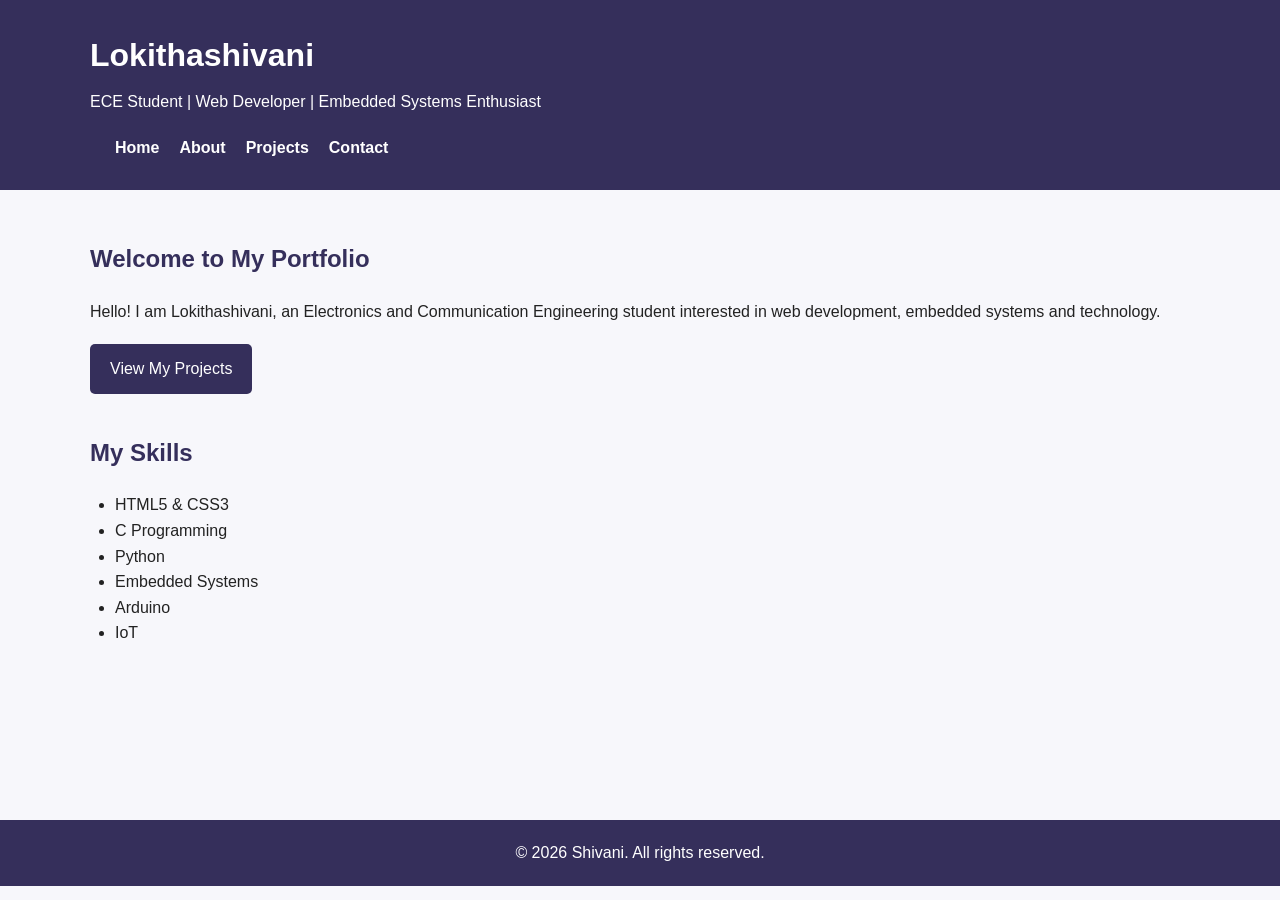
==== index.html @ 30cf545a "create portfolio website" ====
<!doctype html>
<html lang="en">
  <head>
    <meta charset="UTF-8" />

    <meta name="viewport" content="width=device-width, initial-scale=1.0" />

    <meta
      name="description"
      content="Personal portfolio website showcasing skills, projects and contact information."
    />

    <meta
      name="keywords"
      content="portfolio, web development, HTML5, CSS, projects"
    />

    <meta name="author" content="Lokithashivani" />

    <title>Shivani | Personal Portfolio</title>

    <link rel="stylesheet" href="css/style.css" />
  </head>

  <body>
    <header>
      <div class="container">
        <h1>Lokithashivani</h1>

        <p>ECE Student | Web Developer | Embedded Systems Enthusiast</p>

        <nav aria-label="Main navigation">
          <ul>
            <li><a href="index.html" aria-current="page">Home</a></li>
            <li><a href="about.html">About</a></li>
            <li><a href="projects.html">Projects</a></li>
            <li><a href="contact.html">Contact</a></li>
          </ul>
        </nav>
      </div>
    </header>

    <main id="main-content">
      <section aria-labelledby="welcome-heading">
        <div class="container">
          <h2 id="welcome-heading">Welcome to My Portfolio</h2>

          <p>
            Hello! I am Lokithashivani, an Electronics and Communication Engineering
            student interested in web development, embedded systems and
            technology.
          </p>

          <a class="button" href="projects.html"> View My Projects </a>
        </div>
      </section>

      <section aria-labelledby="skills-heading">
        <div class="container">
          <h2 id="skills-heading">My Skills</h2>

          <ul>
            <li>HTML5 & CSS3</li>
            <li>C Programming</li>
            <li>Python</li>
            <li>Embedded Systems</li>
            <li>Arduino</li>
            <li>IoT</li>
          </ul>
        </div>
      </section>
    </main>

    <footer>
      <div class="container">
        <p>&copy; 2026 Shivani. All rights reserved.</p>
      </div>
    </footer>
  </body>
</html>
---- css/style.css ----
/* Basic reset */
* {
    box-sizing: border-box;
    margin: 0;
    padding: 0;
}

/* Page */
body {
    font-family: Arial, sans-serif;
    line-height: 1.6;
    background-color: #f7f7fb;
    color: #222;
}

/* Container */
.container {
    width: 90%;
    max-width: 1100px;
    margin: auto;
}

/* Header */
header {
    background-color: #352f5b;
    color: white;
    padding: 30px 0;
}

header h1 {
    margin-bottom: 8px;
}

/* Navigation */
nav {
    margin-top: 20px;
}

nav ul {
    list-style: none;
    display: flex;
    gap: 20px;
    flex-wrap: wrap;
}

nav a {
    color: white;
    text-decoration: none;
    font-weight: bold;
}

nav a:hover,
nav a:focus {
    text-decoration: underline;
}

/* Main */
main {
    padding: 50px 0;
    min-height: 70vh;
}

section {
    margin-bottom: 40px;
}

h2 {
    margin-bottom: 20px;
    color: #352f5b;
}

h3 {
    margin-bottom: 10px;
}

/* Lists */
ul {
    padding-left: 25px;
}

/* Button */
.button,
button {
    display: inline-block;
    margin-top: 20px;
    padding: 12px 20px;
    background-color: #352f5b;
    color: white;
    border: none;
    border-radius: 5px;
    text-decoration: none;
    cursor: pointer;
    font-size: 1rem;
}

.button:hover,
button:hover {
    background-color: #51477d;
}

/* Project cards */
.project-card {
    background: white;
    padding: 25px;
    margin-bottom: 20px;
    border-radius: 8px;
    box-shadow: 0 2px 8px rgba(0, 0, 0, 0.1);
}

/* Form */
form {
    max-width: 700px;
}

fieldset {
    border: 2px solid #ccc;
    padding: 25px;
    border-radius: 8px;
}

legend {
    font-weight: bold;
    padding: 0 10px;
}

.form-group {
    margin-bottom: 20px;
}

label {
    display: block;
    font-weight: bold;
    margin-bottom: 7px;
}

input,
textarea {
    width: 100%;
    padding: 12px;
    border: 2px solid #aaa;
    border-radius: 5px;
    font-size: 1rem;
}

/* Keyboard focus */
a:focus,
button:focus,
input:focus,
textarea:focus {
    outline: 3px solid #ffbf47;
    outline-offset: 3px;
}

/* Footer */
footer {
    background-color: #352f5b;
    color: white;
    text-align: center;
    padding: 20px 0;
}

/* Mobile */
@media (max-width: 600px) {

    nav ul {
        flex-direction: column;
        gap: 10px;
    }

    header {
        text-align: center;
    }
}
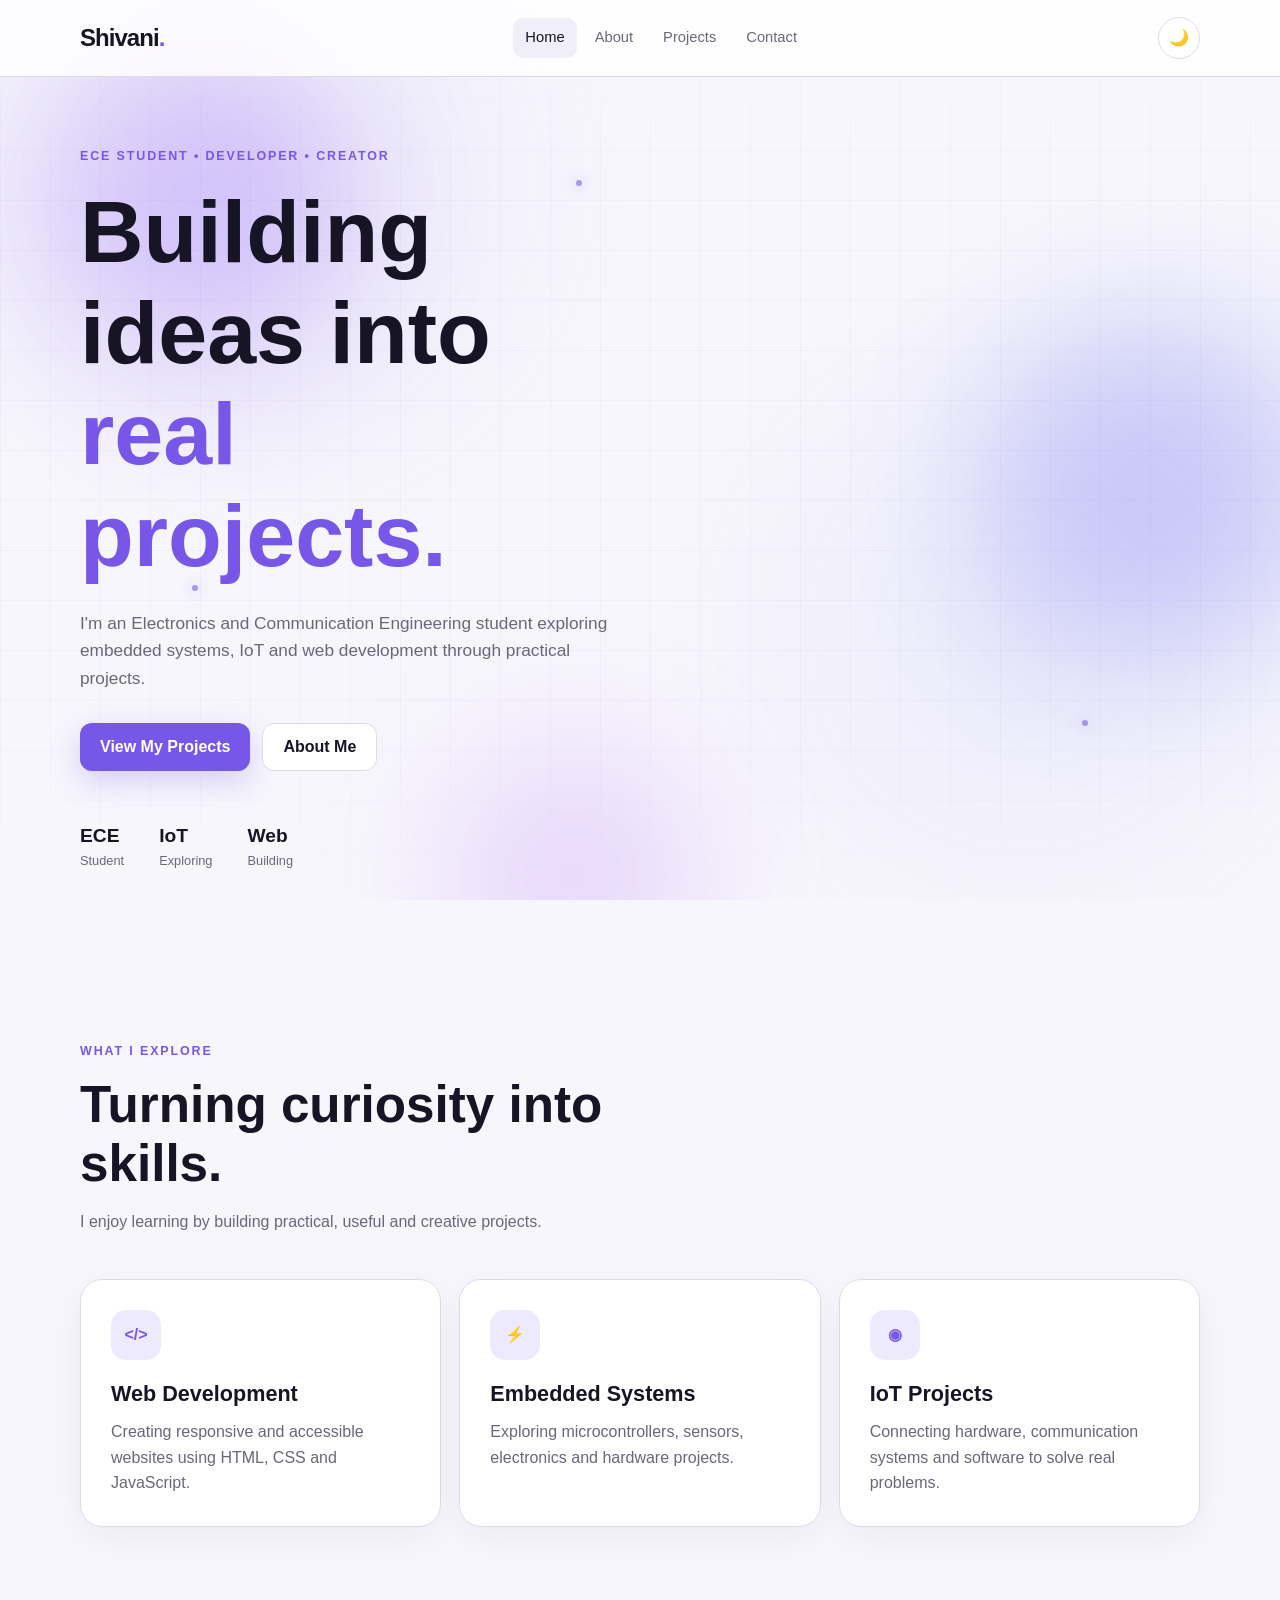
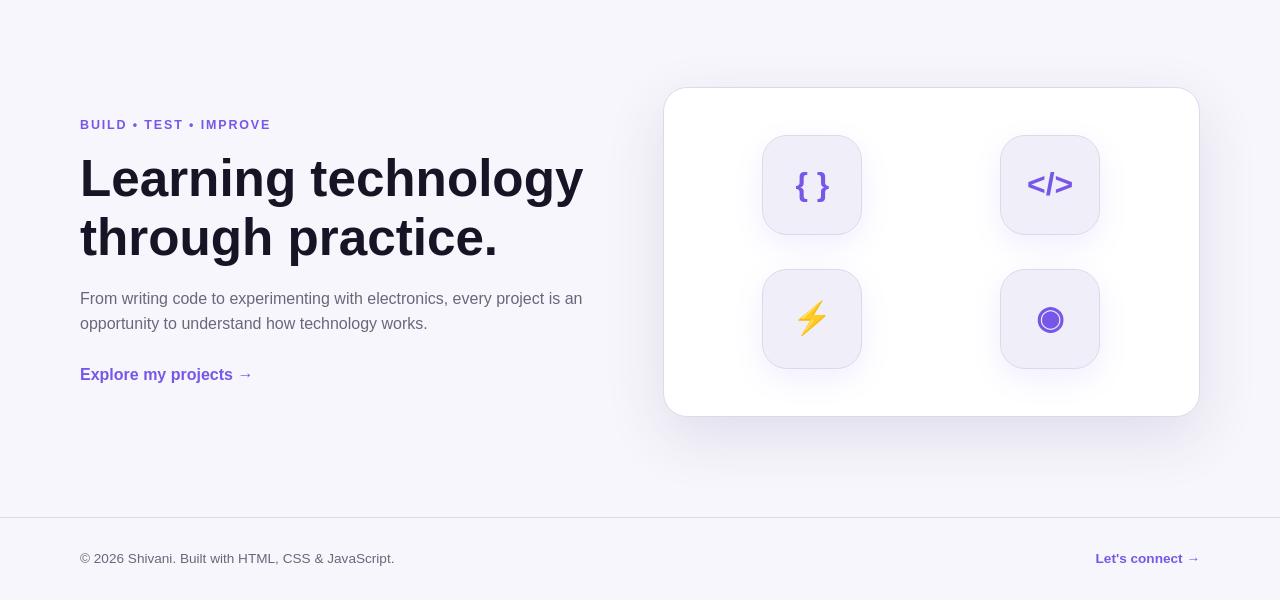
==== commit d81fcd91: "shivani" ====
--- a/index.html
+++ b/index.html
@@ -1,80 +1,337 @@
-<!doctype html>
+<!DOCTYPE html>
 <html lang="en">
-  <head>
-    <meta charset="UTF-8" />
-
-    <meta name="viewport" content="width=device-width, initial-scale=1.0" />
+
+<head>
+    <meta charset="UTF-8">
 
     <meta
-      name="description"
-      content="Personal portfolio website showcasing skills, projects and contact information."
-    />
+        name="viewport"
+        content="width=device-width, initial-scale=1.0"
+    >
 
     <meta
-      name="keywords"
-      content="portfolio, web development, HTML5, CSS, projects"
-    />
-
-    <meta name="author" content="Lokithashivani" />
-
-    <title>Shivani | Personal Portfolio</title>
-
-    <link rel="stylesheet" href="css/style.css" />
-  </head>
-
-  <body>
-    <header>
-      <div class="container">
-        <h1>Lokithashivani</h1>
-
-        <p>ECE Student | Web Developer | Embedded Systems Enthusiast</p>
-
-        <nav aria-label="Main navigation">
-          <ul>
-            <li><a href="index.html" aria-current="page">Home</a></li>
-            <li><a href="about.html">About</a></li>
-            <li><a href="projects.html">Projects</a></li>
-            <li><a href="contact.html">Contact</a></li>
-          </ul>
-        </nav>
-      </div>
+        name="description"
+        content="Shivani's portfolio featuring web development, IoT and embedded systems projects."
+    >
+
+    <title>Shivani | ECE Student & Developer</title>
+
+    <link rel="stylesheet" href="css/style.css">
+</head>
+
+<body>
+
+    <!-- =====================================
+         ANIMATED BACKGROUND
+    ====================================== -->
+
+    <div class="ambient-background" aria-hidden="true">
+
+        <div class="background-grid"></div>
+
+        <span class="ambient-orb orb-one"></span>
+        <span class="ambient-orb orb-two"></span>
+        <span class="ambient-orb orb-three"></span>
+
+        <span class="floating-dot dot-one"></span>
+        <span class="floating-dot dot-two"></span>
+        <span class="floating-dot dot-three"></span>
+
+    </div>
+
+
+    <!-- =====================================
+         HEADER
+    ====================================== -->
+
+    <header class="site-header">
+
+        <div class="container nav-container">
+
+            <a href="index.html" class="logo">
+                Shivani<span>.</span>
+            </a>
+
+            <nav class="main-nav" aria-label="Main navigation">
+
+                <a
+                    href="index.html"
+                    class="active"
+                    aria-current="page"
+                >
+                    Home
+                </a>
+
+                <a href="about.html">
+                    About
+                </a>
+
+                <a href="projects.html">
+                    Projects
+                </a>
+
+                <a href="contact.html">
+                    Contact
+                </a>
+
+            </nav>
+
+            <button
+                type="button"
+                class="theme-toggle"
+                id="themeToggle"
+                aria-label="Switch to dark mode"
+                aria-pressed="false"
+            >
+                🌙
+            </button>
+
+        </div>
+
     </header>
 
-    <main id="main-content">
-      <section aria-labelledby="welcome-heading">
-        <div class="container">
-          <h2 id="welcome-heading">Welcome to My Portfolio</h2>
-
-          <p>
-            Hello! I am Lokithashivani, an Electronics and Communication Engineering
-            student interested in web development, embedded systems and
-            technology.
-          </p>
-
-          <a class="button" href="projects.html"> View My Projects </a>
+
+    <!-- =====================================
+         MAIN CONTENT
+    ====================================== -->
+
+    <main>
+
+        <!-- HERO -->
+
+        <section class="hero-section">
+
+            <div class="container hero-grid">
+
+                <div class="hero-content">
+
+                    <p class="eyebrow">
+                        ECE STUDENT • DEVELOPER • CREATOR
+                    </p>
+
+                    <h1>
+                        Building ideas into
+                        <span>real projects.</span>
+                    </h1>
+
+                    <p class="hero-description">
+                        I'm an Electronics and Communication Engineering
+                        student exploring embedded systems, IoT and
+                        web development through practical projects.
+                    </p>
+
+                    <div class="hero-buttons">
+
+                        <a
+                            href="projects.html"
+                            class="btn btn-primary"
+                        >
+                            View My Projects
+                        </a>
+
+                        <a
+                            href="about.html"
+                            class="btn btn-secondary"
+                        >
+                            About Me
+                        </a>
+
+                    </div>
+
+
+                    <div class="hero-stats">
+
+                        <div>
+                            <strong>ECE</strong>
+                            <span>Student</span>
+                        </div>
+
+                        <div>
+                            <strong>IoT</strong>
+                            <span>Exploring</span>
+                        </div>
+
+                        <div>
+                            <strong>Web</strong>
+                            <span>Building</span>
+                        </div>
+
+                    </div>
+
+                </div>
+
+
+
+            </div>
+
+        </section>
+
+
+        <!-- FEATURE SECTION -->
+
+        <section class="section">
+
+            <div class="container">
+
+                <div class="section-heading">
+
+                    <p class="eyebrow">
+                        WHAT I EXPLORE
+                    </p>
+
+                    <h2>
+                        Turning curiosity into skills.
+                    </h2>
+
+                    <p>
+                        I enjoy learning by building practical,
+                        useful and creative projects.
+                    </p>
+
+                </div>
+
+
+                <div class="feature-grid">
+
+                    <article class="feature-card">
+
+                        <div class="feature-icon">
+                            &lt;/&gt;
+                        </div>
+
+                        <h3>
+                            Web Development
+                        </h3>
+
+                        <p>
+                            Creating responsive and accessible
+                            websites using HTML, CSS and JavaScript.
+                        </p>
+
+                    </article>
+
+
+                    <article class="feature-card">
+
+                        <div class="feature-icon">
+                            ⚡
+                        </div>
+
+                        <h3>
+                            Embedded Systems
+                        </h3>
+
+                        <p>
+                            Exploring microcontrollers, sensors,
+                            electronics and hardware projects.
+                        </p>
+
+                    </article>
+
+
+                    <article class="feature-card">
+
+                        <div class="feature-icon">
+                            ◉
+                        </div>
+
+                        <h3>
+                            IoT Projects
+                        </h3>
+
+                        <p>
+                            Connecting hardware, communication
+                            systems and software to solve real problems.
+                        </p>
+
+                    </article>
+
+                </div>
+
+            </div>
+
+        </section>
+
+
+        <!-- LAPTOP VISUAL SECTION -->
+
+        <section class="visual-section">
+
+            <div class="container visual-grid">
+
+                <div class="visual-content">
+
+                    <p class="eyebrow">
+                        BUILD • TEST • IMPROVE
+                    </p>
+
+                    <h2>
+                        Learning technology
+                        through practice.
+                    </h2>
+
+                    <p>
+                        From writing code to experimenting with
+                        electronics, every project is an opportunity
+                        to understand how technology works.
+                    </p>
+
+                    <a
+                        href="projects.html"
+                        class="text-link"
+                    >
+                        Explore my projects →
+                    </a>
+
+                </div>
+                <div class="project-visual">
+
+    <div class="visual-symbols">
+
+        <span>{ }</span>
+        <span>&lt;/&gt;</span>
+        <span>⚡</span>
+        <span>◉</span>
+
+    </div>
+
+</div>
+
+
+                
+
+            </div>
+
+        </section>
+
+    </main>
+
+
+    <!-- =====================================
+         FOOTER
+    ====================================== -->
+
+    <footer class="site-footer">
+
+        <div class="container footer-content">
+
+            <p>
+                © 2026 Shivani. Built with HTML, CSS & JavaScript.
+            </p>
+
+            <a href="contact.html">
+                Let's connect →
+            </a>
+
         </div>
-      </section>
-
-      <section aria-labelledby="skills-heading">
-        <div class="container">
-          <h2 id="skills-heading">My Skills</h2>
-
-          <ul>
-            <li>HTML5 & CSS3</li>
-            <li>C Programming</li>
-            <li>Python</li>
-            <li>Embedded Systems</li>
-            <li>Arduino</li>
-            <li>IoT</li>
-          </ul>
-        </div>
-      </section>
-    </main>
-
-    <footer>
-      <div class="container">
-        <p>&copy; 2026 Shivani. All rights reserved.</p>
-      </div>
+
     </footer>
-  </body>
-</html>
+
+
+    <!-- JAVASCRIPT -->
+
+    <script src="javascript/script.js"></script>
+
+</body>
+
+</html>
--- a/css/style.css
+++ b/css/style.css
@@ -1,173 +1,1846 @@
-/* Basic reset */
+/* =========================================
+   SHIVANI PORTFOLIO
+   Modern Responsive CSS
+========================================= */
+
+
+/* =========================================
+   1. VARIABLES
+========================================= */
+
+:root {
+
+    --background: #f7f6fc;
+    --surface: #ffffff;
+    --surface-soft: #f0eef8;
+
+    --text: #171525;
+    --text-light: #69677a;
+
+    --primary: #7657e8;
+    --primary-dark: #5940bd;
+    --accent: #a78bfa;
+
+    --border: #ddd9eb;
+
+    --header: rgba(255, 255, 255, 0.82);
+
+    --shadow:
+        0 20px 60px rgba(54, 38, 100, 0.12);
+
+    --radius: 22px;
+
+    --container: 1120px;
+
+    --transition:
+        0.3s ease;
+}
+
+
+/* DARK MODE */
+
+[data-theme="dark"] {
+
+    --background: #0d0d18;
+    --surface: #171725;
+    --surface-soft: #202035;
+
+    --text: #f5f4ff;
+    --text-light: #b5b3c7;
+
+    --primary: #a78bfa;
+    --primary-dark: #8b5cf6;
+    --accent: #c4b5fd;
+
+    --border: #303047;
+
+    --header: rgba(13, 13, 24, 0.82);
+
+    --shadow:
+        0 20px 60px rgba(0, 0, 0, 0.35);
+}
+
+
+/* =========================================
+   2. RESET
+========================================= */
+
 * {
-    box-sizing: border-box;
     margin: 0;
     padding: 0;
-}
-
-/* Page */
+    box-sizing: border-box;
+}
+
+
+html {
+    scroll-behavior: smooth;
+}
+
+
 body {
-    font-family: Arial, sans-serif;
+
+    min-height: 100vh;
+
+    background: var(--background);
+
+    color: var(--text);
+
+    font-family:
+        Arial,
+        Helvetica,
+        sans-serif;
+
     line-height: 1.6;
-    background-color: #f7f7fb;
-    color: #222;
-}
-
-/* Container */
-.container {
-    width: 90%;
-    max-width: 1100px;
-    margin: auto;
-}
-
-/* Header */
-header {
-    background-color: #352f5b;
-    color: white;
-    padding: 30px 0;
-}
-
-header h1 {
-    margin-bottom: 8px;
-}
-
-/* Navigation */
-nav {
-    margin-top: 20px;
-}
-
-nav ul {
-    list-style: none;
-    display: flex;
-    gap: 20px;
-    flex-wrap: wrap;
-}
-
-nav a {
-    color: white;
+
+    transition:
+        background 0.4s ease,
+        color 0.4s ease;
+}
+
+
+img {
+    max-width: 100%;
+}
+
+
+a {
+    color: inherit;
     text-decoration: none;
-    font-weight: bold;
-}
-
-nav a:hover,
-nav a:focus {
-    text-decoration: underline;
-}
-
-/* Main */
-main {
-    padding: 50px 0;
-    min-height: 70vh;
-}
-
-section {
-    margin-bottom: 40px;
-}
-
-h2 {
-    margin-bottom: 20px;
-    color: #352f5b;
-}
-
-h3 {
-    margin-bottom: 10px;
-}
-
-/* Lists */
-ul {
-    padding-left: 25px;
-}
-
-/* Button */
-.button,
-button {
-    display: inline-block;
-    margin-top: 20px;
-    padding: 12px 20px;
-    background-color: #352f5b;
-    color: white;
-    border: none;
-    border-radius: 5px;
-    text-decoration: none;
-    cursor: pointer;
-    font-size: 1rem;
-}
-
-.button:hover,
-button:hover {
-    background-color: #51477d;
-}
-
-/* Project cards */
-.project-card {
-    background: white;
-    padding: 25px;
-    margin-bottom: 20px;
-    border-radius: 8px;
-    box-shadow: 0 2px 8px rgba(0, 0, 0, 0.1);
-}
-
-/* Form */
-form {
-    max-width: 700px;
-}
-
-fieldset {
-    border: 2px solid #ccc;
-    padding: 25px;
-    border-radius: 8px;
-}
-
-legend {
-    font-weight: bold;
-    padding: 0 10px;
-}
-
-.form-group {
-    margin-bottom: 20px;
-}
-
-label {
-    display: block;
-    font-weight: bold;
-    margin-bottom: 7px;
-}
-
+}
+
+
+button,
 input,
 textarea {
+    font: inherit;
+}
+
+
+/* =========================================
+   3. COMMON
+========================================= */
+
+.container {
+
+    width: min(
+        calc(100% - 32px),
+        var(--container)
+    );
+
+    margin-inline: auto;
+}
+
+
+.section {
+    padding: 80px 0;
+}
+
+
+.eyebrow {
+
+    margin-bottom: 14px;
+
+    color: var(--primary);
+
+    font-size: 0.78rem;
+
+    font-weight: 700;
+
+    letter-spacing: 0.15em;
+}
+
+
+h1,
+h2,
+h3 {
+
+    line-height: 1.15;
+}
+
+
+h1 {
+    font-size: clamp(
+        2.6rem,
+        8vw,
+        5.5rem
+    );
+}
+
+
+h2 {
+    font-size: clamp(
+        2rem,
+        5vw,
+        3.2rem
+    );
+}
+
+
+h3 {
+    font-size: 1.35rem;
+}
+
+
+p {
+    color: var(--text-light);
+}
+
+
+/* =========================================
+   4. ANIMATED BACKGROUND
+========================================= */
+
+.ambient-background {
+
+    position: fixed;
+
+    inset: 0;
+
+    z-index: -1;
+
+    overflow: hidden;
+
+    pointer-events: none;
+
+    background:
+        radial-gradient(
+            circle at 20% 20%,
+            rgba(118, 87, 232, 0.08),
+            transparent 30%
+        ),
+        radial-gradient(
+            circle at 80% 70%,
+            rgba(99, 102, 241, 0.07),
+            transparent 30%
+        );
+
+    --mouse-x: 0px;
+    --mouse-y: 0px;
+}
+
+
+.background-grid {
+
+    position: absolute;
+
+    inset: 0;
+
+    background-image:
+        linear-gradient(
+            rgba(118, 87, 232, 0.045) 1px,
+            transparent 1px
+        ),
+        linear-gradient(
+            90deg,
+            rgba(118, 87, 232, 0.045) 1px,
+            transparent 1px
+        );
+
+    background-size: 50px 50px;
+
+    mask-image:
+        linear-gradient(
+            to bottom,
+            transparent,
+            black 20%,
+            black 80%,
+            transparent
+        );
+}
+
+
+.ambient-orb {
+
+    position: absolute;
+
+    border-radius: 50%;
+
+    filter: blur(70px);
+
+    opacity: 0.28;
+}
+
+
+.orb-one {
+
+    width: 320px;
+    height: 320px;
+
+    top: 5%;
+    left: 3%;
+
+    background: #8b5cf6;
+
+    transform:
+        translate(
+            calc(var(--mouse-x) * 0.3),
+            calc(var(--mouse-y) * 0.3)
+        );
+
+    animation:
+        orbOne 12s ease-in-out infinite;
+}
+
+
+.orb-two {
+
+    width: 350px;
+    height: 350px;
+
+    right: -50px;
+    top: 35%;
+
+    background: #6366f1;
+
+    transform:
+        translate(
+            calc(var(--mouse-x) * -0.2),
+            calc(var(--mouse-y) * -0.2)
+        );
+
+    animation:
+        orbTwo 15s ease-in-out infinite;
+}
+
+
+.orb-three {
+
+    width: 250px;
+    height: 250px;
+
+    left: 35%;
+    bottom: -100px;
+
+    background: #c084fc;
+
+    animation:
+        orbThree 10s ease-in-out infinite;
+}
+
+
+@keyframes orbOne {
+
+    0%,
+    100% {
+        transform:
+            translate(
+                calc(var(--mouse-x) * 0.3),
+                calc(var(--mouse-y) * 0.3)
+            );
+    }
+
+    50% {
+        margin-top: 40px;
+        margin-left: 30px;
+    }
+}
+
+
+@keyframes orbTwo {
+
+    0%,
+    100% {
+        margin-top: 0;
+    }
+
+    50% {
+        margin-top: -50px;
+    }
+}
+
+
+@keyframes orbThree {
+
+    0%,
+    100% {
+        transform: scale(1);
+    }
+
+    50% {
+        transform: scale(1.15);
+    }
+}
+
+
+.floating-dot {
+
+    position: absolute;
+
+    width: 6px;
+    height: 6px;
+
+    border-radius: 50%;
+
+    background: var(--primary);
+
+    box-shadow:
+        0 0 15px var(--primary);
+
+    opacity: 0.6;
+
+    animation:
+        floatingDot 7s ease-in-out infinite;
+}
+
+
+.dot-one {
+    top: 20%;
+    left: 45%;
+}
+
+
+.dot-two {
+    top: 65%;
+    left: 15%;
+
+    animation-delay: 1s;
+}
+
+
+.dot-three {
+    top: 80%;
+    right: 15%;
+
+    animation-delay: 2s;
+}
+
+
+@keyframes floatingDot {
+
+    0%,
+    100% {
+        transform: translateY(0);
+    }
+
+    50% {
+        transform: translateY(-25px);
+    }
+}
+
+
+/* =========================================
+   5. HEADER
+========================================= */
+
+.site-header {
+
+    position: sticky;
+
+    top: 0;
+
+    z-index: 100;
+
+    background: var(--header);
+
+    border-bottom:
+        1px solid var(--border);
+
+    backdrop-filter: blur(18px);
+
+}
+
+
+.nav-container {
+
+    min-height: 76px;
+
+    display: flex;
+
+    align-items: center;
+
+    justify-content: space-between;
+
+    gap: 20px;
+}
+
+
+.logo {
+
+    font-size: 1.5rem;
+
+    font-weight: 800;
+
+    letter-spacing: -0.04em;
+}
+
+
+.logo span {
+    color: var(--primary);
+}
+
+
+.main-nav {
+
+    display: flex;
+
+    align-items: center;
+
+    gap: 6px;
+}
+
+
+.main-nav a {
+
+    padding: 8px 12px;
+
+    color: var(--text-light);
+
+    font-size: 0.92rem;
+
+    border-radius: 10px;
+
+    transition:
+        color var(--transition),
+        background var(--transition);
+}
+
+
+.main-nav a:hover,
+.main-nav a.active {
+
+    color: var(--text);
+
+    background: var(--surface-soft);
+}
+
+
+.theme-toggle {
+
+    width: 42px;
+    height: 42px;
+
+    display: grid;
+
+    place-items: center;
+
+    border:
+        1px solid var(--border);
+
+    border-radius: 50%;
+
+    background: var(--surface);
+
+    color: var(--text);
+
+    cursor: pointer;
+
+    transition:
+        transform var(--transition),
+        background var(--transition);
+}
+
+
+.theme-toggle:hover {
+
+    transform: rotate(15deg) scale(1.05);
+
+    background: var(--surface-soft);
+}
+
+
+/* =========================================
+   6. HERO
+========================================= */
+
+.hero-section {
+
+    min-height:
+        calc(100vh - 76px);
+
+    display: flex;
+
+    align-items: center;
+
+    padding: 70px 0;
+}
+
+
+.hero-grid {
+
+    display: grid;
+
+    gap: 50px;
+
+    align-items: center;
+}
+
+
+.hero-content {
+
+    max-width: 700px;
+}
+
+
+.hero-content h1 span,
+.page-hero h1 span {
+
+    display: block;
+
+    color: var(--primary);
+}
+
+
+.hero-description {
+
+    max-width: 600px;
+
+    margin-top: 24px;
+
+    font-size: 1.08rem;
+}
+
+
+.hero-buttons {
+
+    display: flex;
+
+    flex-wrap: wrap;
+
+    gap: 12px;
+
+    margin-top: 30px;
+}
+
+
+.btn {
+
+    display: inline-flex;
+
+    align-items: center;
+
+    justify-content: center;
+
+    min-height: 48px;
+
+    padding: 0 20px;
+
+    border-radius: 12px;
+
+    font-weight: 700;
+
+    transition:
+        transform var(--transition),
+        box-shadow var(--transition);
+}
+
+
+.btn:hover {
+
+    transform: translateY(-3px);
+}
+
+
+.btn-primary {
+
+    background: var(--primary);
+
+    color: white;
+
+    box-shadow:
+        0 10px 30px
+        rgba(118, 87, 232, 0.25);
+}
+
+
+.btn-primary:hover {
+
+    box-shadow:
+        0 15px 35px
+        rgba(118, 87, 232, 0.35);
+}
+
+
+.btn-secondary {
+
+    border:
+        1px solid var(--border);
+
+    background: var(--surface);
+
+    color: var(--text);
+}
+
+
+.hero-stats {
+
+    display: flex;
+
+    flex-wrap: wrap;
+
+    gap: 35px;
+
+    margin-top: 50px;
+}
+
+
+.hero-stats div {
+
+    display: flex;
+
+    flex-direction: column;
+}
+
+
+.hero-stats strong {
+
+    font-size: 1.2rem;
+}
+
+
+.hero-stats span {
+
+    color: var(--text-light);
+
+    font-size: 0.8rem;
+}
+
+
+/* =========================================
+   7. HERO IMAGE
+========================================= */
+
+.hero-visual {
+
+    position: relative;
+
+    display: flex;
+
+    justify-content: center;
+
+    align-items: center;
+}
+
+
+.image-card {
+
+    position: relative;
+
+    width: min(
+        100%,
+        430px
+    );
+
+    padding: 10px;
+
+    border:
+        1px solid var(--border);
+
+    border-radius: 28px;
+
+    background:
+        linear-gradient(
+            135deg,
+            rgba(255,255,255,0.4),
+            rgba(139,92,246,0.15)
+        );
+
+    box-shadow: var(--shadow);
+
+    transform: rotate(2deg);
+
+    transition:
+        transform 0.4s ease;
+}
+
+
+.image-card:hover {
+
+    transform:
+        rotate(0deg)
+        translateY(-8px);
+}
+
+
+.image-card img {
+
+    display: block;
+
     width: 100%;
-    padding: 12px;
-    border: 2px solid #aaa;
-    border-radius: 5px;
-    font-size: 1rem;
-}
-
-/* Keyboard focus */
-a:focus,
-button:focus,
-input:focus,
-textarea:focus {
-    outline: 3px solid #ffbf47;
+
+    height: 480px;
+
+    object-fit: cover;
+
+    border-radius: 20px;
+}
+
+
+.image-caption {
+
+    position: absolute;
+
+    left: 28px;
+    bottom: 28px;
+
+    padding:
+        10px 16px;
+
+    border-radius: 999px;
+
+    background:
+        rgba(20, 18, 35, 0.78);
+
+    color: white;
+
+    backdrop-filter: blur(10px);
+
+    font-size: 0.88rem;
+}
+
+
+.image-caption span {
+
+    color: #c4b5fd;
+
+    margin-right: 5px;
+}
+
+
+.floating-card {
+
+    position: absolute;
+
+    right: -10px;
+    bottom: 30px;
+
+    display: flex;
+
+    align-items: center;
+
+    gap: 10px;
+
+    padding: 12px 16px;
+
+    border:
+        1px solid var(--border);
+
+    border-radius: 16px;
+
+    background:
+        color-mix(
+            in srgb,
+            var(--surface) 85%,
+            transparent
+        );
+
+    box-shadow: var(--shadow);
+
+    backdrop-filter: blur(12px);
+
+    animation:
+        floatingCard 5s ease-in-out infinite;
+}
+
+
+.floating-icon {
+
+    width: 34px;
+    height: 34px;
+
+    display: grid;
+
+    place-items: center;
+
+    border-radius: 10px;
+
+    background:
+        rgba(118, 87, 232, 0.15);
+
+    color: var(--primary);
+}
+
+
+.floating-card strong,
+.floating-card small {
+
+    display: block;
+}
+
+
+.floating-card small {
+
+    color: var(--text-light);
+
+    font-size: 0.72rem;
+}
+
+
+@keyframes floatingCard {
+
+    0%,
+    100% {
+        transform: translateY(0);
+    }
+
+    50% {
+        transform: translateY(-10px);
+    }
+}
+
+
+/* =========================================
+   8. SECTION HEADING
+========================================= */
+
+.section-heading {
+
+    max-width: 650px;
+
+    margin-bottom: 45px;
+}
+
+
+.section-heading p:last-child {
+
+    margin-top: 15px;
+}
+
+
+/* =========================================
+   9. FEATURE CARDS
+========================================= */
+
+.feature-grid {
+
+    display: grid;
+
+    gap: 18px;
+}
+
+
+.feature-card {
+
+    padding: 30px;
+
+    border:
+        1px solid var(--border);
+
+    border-radius: var(--radius);
+
+    background: var(--surface);
+
+    box-shadow:
+        0 10px 35px
+        rgba(40, 30, 80, 0.05);
+
+    transition:
+        transform var(--transition),
+        box-shadow var(--transition),
+        border-color var(--transition);
+}
+
+
+.feature-card:hover {
+
+    transform: translateY(-7px);
+
+    box-shadow: var(--shadow);
+
+    border-color:
+        rgba(118, 87, 232, 0.4);
+}
+
+
+.feature-icon {
+
+    width: 50px;
+    height: 50px;
+
+    display: grid;
+
+    place-items: center;
+
+    margin-bottom: 22px;
+
+    border-radius: 15px;
+
+    background:
+        rgba(118, 87, 232, 0.12);
+
+    color: var(--primary);
+
+    font-weight: 800;
+}
+
+
+.feature-card p {
+
+    margin-top: 12px;
+}
+
+
+/* =========================================
+   10. VISUAL SECTION
+========================================= */
+
+.visual-section {
+
+    padding: 60px 0 100px;
+}
+
+
+.visual-grid {
+
+    display: grid;
+
+    gap: 45px;
+
+    align-items: center;
+}
+
+
+.visual-content {
+
+    max-width: 600px;
+}
+
+
+.visual-content h2 {
+
+    margin-bottom: 18px;
+}
+
+
+.text-link {
+
+    display: inline-block;
+
+    margin-top: 25px;
+
+    color: var(--primary);
+
+    font-weight: 700;
+}
+
+
+.project-visual {
+
+    position: relative;
+}
+
+
+.project-visual img {
+
+    display: block;
+
+    width: 100%;
+
+    height: 330px;
+
+    object-fit: cover;
+
+    border-radius: 24px;
+
+    border:
+        1px solid var(--border);
+
+    box-shadow: var(--shadow);
+
+    transition:
+        transform var(--transition);
+}
+
+
+.project-visual:hover img {
+
+    transform: scale(1.02);
+}
+
+
+.visual-label {
+
+    position: absolute;
+
+    right: 20px;
+    bottom: 20px;
+
+    padding:
+        10px 15px;
+
+    border-radius: 999px;
+
+    background:
+        rgba(20, 18, 35, 0.82);
+
+    color: white;
+
+    font-size: 0.8rem;
+
+    backdrop-filter: blur(10px);
+}
+
+
+/* =========================================
+   11. PAGE HERO
+========================================= */
+
+.page-hero {
+
+    padding:
+        90px 0 60px;
+}
+
+
+.page-hero p:last-child {
+
+    max-width: 650px;
+
+    margin-top: 20px;
+
+    font-size: 1.05rem;
+}
+
+
+/* =========================================
+   12. ABOUT
+========================================= */
+
+.about-grid {
+
+    display: grid;
+
+    gap: 20px;
+}
+
+
+.about-card {
+
+    padding: 32px;
+
+    border:
+        1px solid var(--border);
+
+    border-radius: var(--radius);
+
+    background: var(--surface);
+
+    box-shadow:
+        0 10px 35px
+        rgba(40, 30, 80, 0.05);
+}
+
+
+.about-card p {
+
+    margin-top: 18px;
+}
+
+
+.skill-list {
+
+    display: flex;
+
+    flex-wrap: wrap;
+
+    gap: 10px;
+
+    margin-top: 25px;
+}
+
+
+.skill-list span,
+.tag-list span {
+
+    padding:
+        7px 11px;
+
+    border-radius: 999px;
+
+    background: var(--surface-soft);
+
+    color: var(--text-light);
+
+    font-size: 0.8rem;
+}
+
+
+/* =========================================
+   13. PROJECTS
+========================================= */
+
+.project-grid {
+
+    display: grid;
+
+    gap: 20px;
+}
+
+
+.project-card {
+
+    position: relative;
+
+    min-height: 300px;
+
+    padding: 30px;
+
+    border:
+        1px solid var(--border);
+
+    border-radius: var(--radius);
+
+    background: var(--surface);
+
+    box-shadow:
+        0 10px 35px
+        rgba(40, 30, 80, 0.05);
+
+    overflow: hidden;
+
+    transition:
+        transform var(--transition),
+        box-shadow var(--transition);
+}
+
+
+.project-card::after {
+
+    content: "";
+
+    position: absolute;
+
+    width: 140px;
+    height: 140px;
+
+    right: -50px;
+    bottom: -50px;
+
+    border-radius: 50%;
+
+    background:
+        rgba(118, 87, 232, 0.08);
+}
+
+
+.project-card:hover {
+
+    transform: translateY(-7px);
+
+    box-shadow: var(--shadow);
+}
+
+
+.project-number {
+
+    color: var(--primary);
+
+    font-size: 2rem;
+
+    font-weight: 800;
+}
+
+
+.project-type {
+
+    margin-top: 15px;
+
+    color: var(--primary);
+
+    font-size: 0.78rem;
+
+    font-weight: 700;
+
+    text-transform: uppercase;
+
+    letter-spacing: 0.1em;
+}
+
+
+.project-card h2 {
+
+    margin-top: 8px;
+
+    font-size: 1.7rem;
+}
+
+
+.project-card > p:not(.project-type) {
+
+    margin-top: 15px;
+}
+
+
+.tag-list {
+
+    display: flex;
+
+    flex-wrap: wrap;
+
+    gap: 8px;
+
+    margin-top: 25px;
+}
+
+
+/* =========================================
+   14. CONTACT
+========================================= */
+
+.contact-grid {
+
+    display: grid;
+
+    gap: 30px;
+}
+
+
+.contact-info,
+.contact-form {
+
+    padding: 30px;
+
+    border:
+        1px solid var(--border);
+
+    border-radius: var(--radius);
+
+    background: var(--surface);
+
+    box-shadow:
+        0 10px 35px
+        rgba(40, 30, 80, 0.05);
+}
+
+
+.contact-info > p {
+
+    margin-top: 15px;
+}
+
+
+.contact-item {
+
+    display: flex;
+
+    gap: 15px;
+
+    margin-top: 30px;
+}
+
+
+.contact-item > span {
+
+    color: var(--primary);
+
+    font-weight: 800;
+}
+
+
+.contact-item p {
+
+    margin-top: 3px;
+}
+
+
+.form-group {
+
+    margin-bottom: 20px;
+}
+
+
+.form-group label {
+
+    display: block;
+
+    margin-bottom: 8px;
+
+    font-weight: 700;
+}
+
+
+.form-group input,
+.form-group textarea {
+
+    width: 100%;
+
+    padding: 13px 15px;
+
+    border:
+        1px solid var(--border);
+
+    border-radius: 12px;
+
+    background: var(--background);
+
+    color: var(--text);
+
+    outline: none;
+
+    transition:
+        border-color var(--transition),
+        box-shadow var(--transition);
+}
+
+
+.form-group textarea {
+
+    resize: vertical;
+}
+
+
+.form-group input:focus,
+.form-group textarea:focus {
+
+    border-color: var(--primary);
+
+    box-shadow:
+        0 0 0 4px
+        rgba(118, 87, 232, 0.12);
+}
+
+
+/* =========================================
+   15. FOOTER
+========================================= */
+
+.site-footer {
+
+    padding: 30px 0;
+
+    border-top:
+        1px solid var(--border);
+}
+
+
+.footer-content {
+
+    display: flex;
+
+    flex-wrap: wrap;
+
+    align-items: center;
+
+    justify-content: space-between;
+
+    gap: 15px;
+}
+
+
+.footer-content p {
+
+    font-size: 0.85rem;
+}
+
+
+.footer-content a {
+
+    color: var(--primary);
+
+    font-weight: 700;
+
+    font-size: 0.85rem;
+}
+
+
+/* =========================================
+   16. FOCUS ACCESSIBILITY
+========================================= */
+
+a:focus-visible,
+button:focus-visible,
+input:focus-visible,
+textarea:focus-visible {
+
+    outline:
+        3px solid var(--accent);
+
     outline-offset: 3px;
 }
 
-/* Footer */
-footer {
-    background-color: #352f5b;
-    color: white;
-    text-align: center;
-    padding: 20px 0;
-}
-
-/* Mobile */
-@media (max-width: 600px) {
-
-    nav ul {
-        flex-direction: column;
-        gap: 10px;
-    }
-
-    header {
-        text-align: center;
+
+/* =========================================
+   17. TABLET
+========================================= */
+
+@media (min-width: 768px) {
+
+    .hero-grid {
+
+        grid-template-columns:
+            1.05fr
+            0.95fr;
+
+        gap: 60px;
+    }
+
+
+    .feature-grid {
+
+        grid-template-columns:
+            repeat(3, 1fr);
+    }
+
+
+    .visual-grid {
+
+        grid-template-columns:
+            1fr
+            1fr;
+    }
+
+
+    .about-grid {
+
+        grid-template-columns:
+            1fr
+            1fr;
+    }
+
+
+    .project-grid {
+
+        grid-template-columns:
+            repeat(2, 1fr);
+    }
+
+
+    .contact-grid {
+
+        grid-template-columns:
+            0.8fr
+            1.2fr;
+    }
+
+}
+
+
+/* =========================================
+   18. DESKTOP
+========================================= */
+
+@media (min-width: 1024px) {
+
+    .hero-grid {
+
+        gap: 90px;
+    }
+
+
+    .section {
+
+        padding: 100px 0;
+    }
+
+
+    .image-card {
+
+        width: 430px;
+    }
+
+
+    .project-visual img {
+
+        height: 380px;
+    }
+
+}
+
+
+/* =========================================
+   19. MOBILE
+========================================= */
+
+@media (max-width: 767px) {
+
+    .nav-container {
+
+        flex-wrap: wrap;
+
+        padding:
+            12px 0;
+    }
+
+
+    .main-nav {
+
+        order: 3;
+
+        width: 100%;
+
+        justify-content: center;
+
+        overflow-x: auto;
+    }
+
+
+    .main-nav a {
+
+        white-space: nowrap;
+    }
+
+
+    .hero-section {
+
+        padding:
+            60px 0;
+    }
+
+
+    .hero-stats {
+
+        gap: 20px;
+    }
+
+
+    .image-card img {
+
+        height: 380px;
+    }
+
+
+    .floating-card {
+
+        right: 5px;
+
+        bottom: 20px;
+    }
+
+
+    .background-grid {
+
+        background-size: 35px 35px;
+    }
+
+
+    .ambient-orb {
+
+        filter: blur(55px);
+    }
+
+}
+
+
+/* =========================================
+   20. REDUCED MOTION
+========================================= */
+
+@media (prefers-reduced-motion: reduce) {
+
+    html {
+        scroll-behavior: auto;
+    }
+
+
+    *,
+    *::before,
+    *::after {
+
+        animation-duration: 0.01ms !important;
+
+        animation-iteration-count: 1 !important;
+
+        transition-duration: 0.01ms !important;
+    }
+
+}
+/* =========================================
+   NO-IMAGE HERO DESIGN
+========================================= */
+
+.code-card {
+
+    position: relative;
+
+    width: min(100%, 430px);
+
+    min-height: 360px;
+
+    padding: 25px;
+
+    border: 1px solid var(--border);
+
+    border-radius: 24px;
+
+    background: var(--surface);
+
+    box-shadow: var(--shadow);
+
+    overflow: hidden;
+
+    transform: rotate(2deg);
+
+    transition: transform 0.4s ease;
+}
+
+
+.code-card:hover {
+
+    transform: rotate(0deg) translateY(-8px);
+}
+
+
+.code-header {
+
+    display: flex;
+
+    gap: 8px;
+
+    margin-bottom: 35px;
+}
+
+
+.code-header span {
+
+    width: 11px;
+    height: 11px;
+
+    border-radius: 50%;
+
+    background: var(--primary);
+
+    opacity: 0.7;
+}
+
+
+.code-content {
+
+    position: relative;
+
+    z-index: 2;
+
+    font-family: monospace;
+
+    font-size: 0.95rem;
+
+    line-height: 2;
+}
+
+
+.code-content p {
+
+    color: var(--text-light);
+}
+
+
+.code-content span {
+
+    color: var(--primary);
+
+    font-weight: bold;
+}
+
+
+.code-content .indent {
+
+    padding-left: 25px;
+}
+
+
+.code-glow {
+
+    position: absolute;
+
+    width: 220px;
+    height: 220px;
+
+    right: -80px;
+    bottom: -80px;
+
+    border-radius: 50%;
+
+    background: var(--primary);
+
+    opacity: 0.12;
+
+    filter: blur(35px);
+
+    animation: codeGlow 5s ease-in-out infinite;
+}
+
+
+@keyframes codeGlow {
+
+    0%,
+    100% {
+        transform: scale(1);
+    }
+
+    50% {
+        transform: scale(1.3);
+    }
+}
+
+
+/* =========================================
+   NO-IMAGE PROJECT VISUAL
+========================================= */
+
+.visual-symbols {
+
+    min-height: 330px;
+
+    display: grid;
+
+    grid-template-columns: 1fr 1fr;
+
+    place-items: center;
+
+    padding: 30px;
+
+    border: 1px solid var(--border);
+
+    border-radius: 24px;
+
+    background: var(--surface);
+
+    box-shadow: var(--shadow);
+
+    overflow: hidden;
+}
+
+
+.visual-symbols span {
+
+    width: 100px;
+    height: 100px;
+
+    display: grid;
+
+    place-items: center;
+
+    border: 1px solid var(--border);
+
+    border-radius: 25px;
+
+    background: var(--surface-soft);
+
+    color: var(--primary);
+
+    font-size: 2rem;
+
+    font-weight: 800;
+
+    box-shadow:
+        0 10px 30px
+        rgba(118, 87, 232, 0.1);
+
+    animation: symbolFloat 4s ease-in-out infinite;
+}
+
+
+.visual-symbols span:nth-child(2) {
+    animation-delay: 0.5s;
+}
+
+
+.visual-symbols span:nth-child(3) {
+    animation-delay: 1s;
+}
+
+
+.visual-symbols span:nth-child(4) {
+    animation-delay: 1.5s;
+}
+
+
+@keyframes symbolFloat {
+
+    0%,
+    100% {
+        transform: translateY(0);
+    }
+
+    50% {
+        transform: translateY(-10px);
     }
 }
